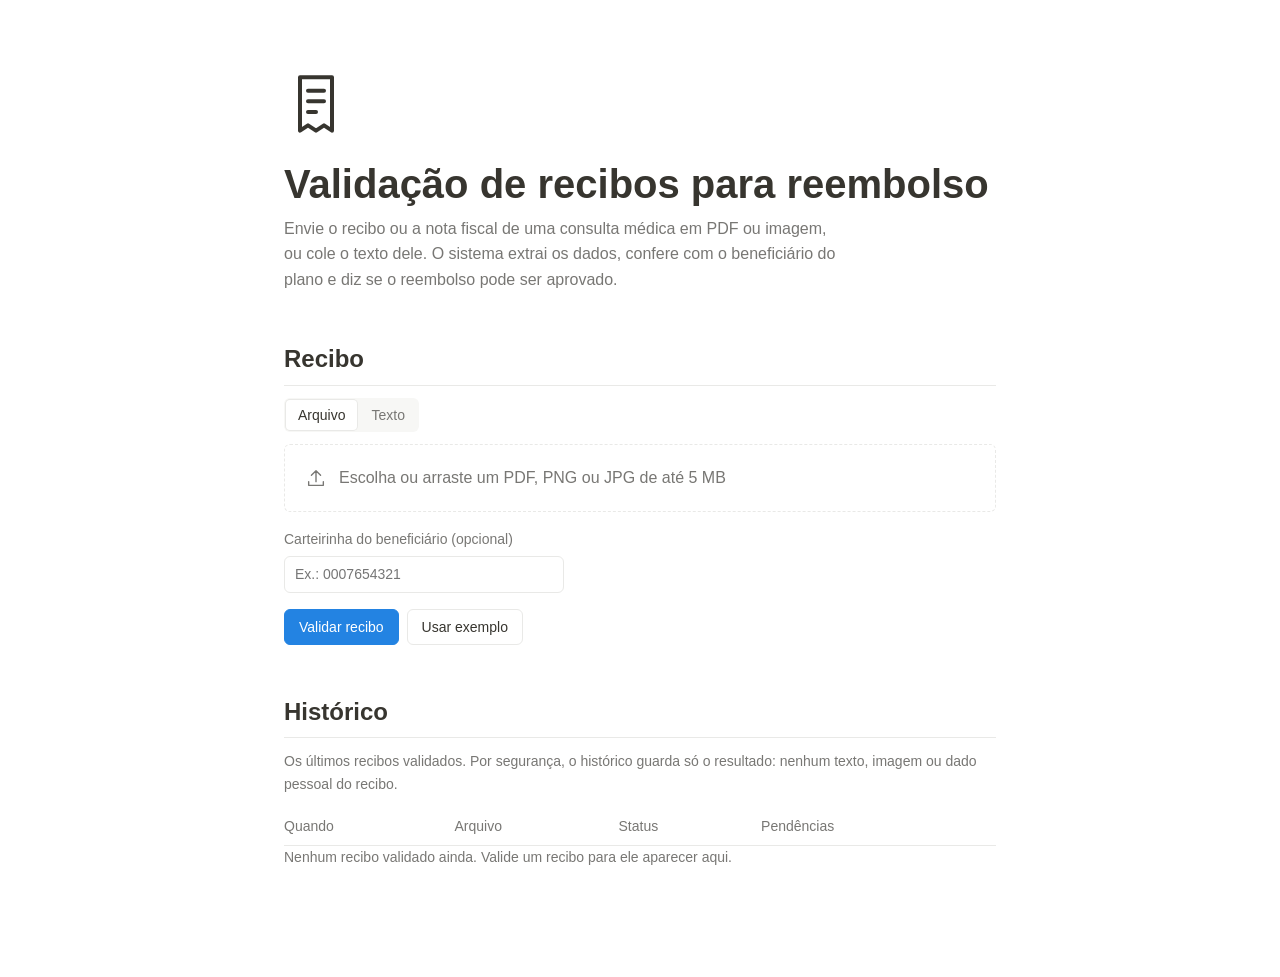
==== src/main/resources/static/index.html @ ad6dab84 "feat: adiciona front-end para validar recibos e ver o historico" ====
<!DOCTYPE html>
<html lang="pt-BR">
<head>
  <meta charset="utf-8">
  <meta name="viewport" content="width=device-width, initial-scale=1">
  <title>Validação de recibos para reembolso</title>
  <link rel="stylesheet" href="app.css">
</head>
<body>
<main class="pagina">
  <header class="cabecalho">
    <svg class="icone-pagina" viewBox="0 0 24 24" aria-hidden="true"><path d="M6 2h12v20l-3-2-3 2-3-2-3 2z"/><path d="M9 7h6M9 11h6M9 15h3"/></svg>
    <h1>Validação de recibos para reembolso</h1>
    <p class="descricao">Envie o recibo ou a nota fiscal de uma consulta médica em PDF ou imagem, ou cole o texto dele. O sistema extrai os dados, confere com o beneficiário do plano e diz se o reembolso pode ser aprovado.</p>
  </header>

  <section aria-labelledby="titulo-documento">
    <h2 id="titulo-documento">Recibo</h2>
    <div class="abas" role="tablist">
      <button type="button" role="tab" id="aba-arquivo" aria-selected="true" aria-controls="painel-arquivo">Arquivo</button>
      <button type="button" role="tab" id="aba-texto" aria-selected="false" aria-controls="painel-texto">Texto</button>
    </div>

    <div id="painel-arquivo" role="tabpanel" aria-labelledby="aba-arquivo">
      <label class="area-arquivo" id="area-arquivo">
        <input type="file" id="arquivo" accept="application/pdf,image/png,image/jpeg">
        <svg viewBox="0 0 24 24" aria-hidden="true"><path d="M12 16V4M7 9l5-5 5 5M4 16v4h16v-4"/></svg>
        <span id="nome-arquivo">Escolha ou arraste um PDF, PNG ou JPG de até 5 MB</span>
      </label>
    </div>

    <div id="painel-texto" role="tabpanel" aria-labelledby="aba-texto" hidden>
      <label for="conteudo" class="rotulo">Texto do recibo</label>
      <textarea id="conteudo" rows="10" placeholder="Numero do recibo: ...&#10;Paciente: ...&#10;CPF: ...&#10;Profissional: ...&#10;CRM-UF 000000&#10;CNPJ: ...&#10;Data do atendimento: dd/mm/aaaa&#10;Valor: R$ 0,00"></textarea>
    </div>

    <label for="carteirinha" class="rotulo campo-carteirinha">Carteirinha do beneficiário (opcional)</label>
    <input id="carteirinha" class="campo" inputmode="numeric" autocomplete="off" placeholder="Ex.: 0007654321">

    <div class="acoes">
      <button type="button" id="validar" class="botao-principal">Validar recibo</button>
      <button type="button" id="exemplo" class="botao">Usar exemplo</button>
    </div>
    <p id="erro" class="aviso-erro" role="alert" hidden></p>
  </section>

  <section id="resultado" aria-labelledby="titulo-resultado" hidden>
    <h2 id="titulo-resultado">Resultado</h2>
    <div class="destaque">
      <span id="status" class="etiqueta"></span>
      <span id="resumo"></span>
    </div>

    <h3>Etapas do pipeline</h3>
    <ol id="etapas" class="etapas"></ol>

    <h3>Dados extraídos</h3>
    <dl id="dados" class="propriedades"></dl>

    <h3>Regras</h3>
    <ul id="regras" class="regras"></ul>
  </section>

  <section aria-labelledby="titulo-historico">
    <h2 id="titulo-historico">Histórico</h2>
    <p class="nota">Os últimos recibos validados. Por segurança, o histórico guarda só o resultado: nenhum texto, imagem ou dado pessoal do recibo.</p>
    <div class="tabela-rolagem">
      <table>
        <thead><tr><th>Quando</th><th>Arquivo</th><th>Status</th><th>Pendências</th></tr></thead>
        <tbody id="historico"></tbody>
      </table>
    </div>
    <p id="historico-vazio" class="nota" hidden>Nenhum recibo validado ainda. Valide um recibo para ele aparecer aqui.</p>
  </section>
</main>
<script src="app.js"></script>
</body>
</html>
---- src/main/resources/static/app.css ----
:root {
  --fundo: #ffffff;
  --texto: #37352f;
  --suave: #787774;
  --linha: #e9e9e7;
  --realce: #f7f7f5;
  --primario: #2383e2;
  --verde-fundo: #dbeddb; --verde-texto: #1c3829;
  --vermelho-fundo: #ffe2dd; --vermelho-texto: #5d1715;
  --laranja-fundo: #fadec9; --laranja-texto: #49290e;
  color-scheme: light;
}
@media (prefers-color-scheme: dark) {
  :root {
    --fundo: #191919; --texto: #e6e6e4; --suave: #9b9b98; --linha: #2f2f2f; --realce: #252525; --primario: #529cca;
    --verde-fundo: #2b593f; --verde-texto: #d6efd9;
    --vermelho-fundo: #6e3630; --vermelho-texto: #ffe2dd;
    --laranja-fundo: #5c3b23; --laranja-texto: #fadec9;
    color-scheme: dark;
  }
}

* { box-sizing: border-box; }
body {
  margin: 0;
  background: var(--fundo);
  color: var(--texto);
  font: 16px/1.6 ui-sans-serif, -apple-system, BlinkMacSystemFont, "Segoe UI", Helvetica, Arial, sans-serif;
}
.pagina { max-width: 760px; margin: 0 auto; padding: 72px 24px 96px; }

.icone-pagina { width: 64px; height: 64px; }
svg { fill: none; stroke: currentColor; stroke-width: 1.5; stroke-linecap: round; stroke-linejoin: round; }
h1 { font-size: 40px; line-height: 1.2; font-weight: 700; margin: 16px 0 8px; }
h2 { font-size: 24px; font-weight: 600; margin: 48px 0 12px; padding-bottom: 6px; border-bottom: 1px solid var(--linha); }
h3 { font-size: 18px; font-weight: 600; margin: 28px 0 8px; }
.descricao { color: var(--suave); margin: 0; max-width: 62ch; }
.nota { color: var(--suave); font-size: 14px; margin: 0 0 12px; }
.rotulo { display: block; font-size: 14px; color: var(--suave); margin-bottom: 6px; }

.abas { display: inline-flex; gap: 2px; padding: 2px; background: var(--realce); border-radius: 6px; margin-bottom: 12px; }
.abas button { border: 0; background: none; color: var(--suave); font: inherit; font-size: 14px; padding: 4px 12px; border-radius: 4px; cursor: pointer; }
.abas button[aria-selected="true"] { background: var(--fundo); color: var(--texto); box-shadow: 0 0 0 1px var(--linha); }

.area-arquivo {
  display: flex; align-items: center; gap: 12px;
  padding: 20px; border: 1px dashed var(--linha); border-radius: 6px; cursor: pointer; color: var(--suave);
}
.area-arquivo:hover, .area-arquivo.arrastando { background: var(--realce); }
.area-arquivo svg { width: 22px; height: 22px; flex: none; }
.area-arquivo input { position: absolute; opacity: 0; width: 1px; height: 1px; }
.area-arquivo:focus-within { outline: 2px solid var(--primario); outline-offset: 2px; }

textarea {
  width: 100%; font: 14px/1.5 ui-monospace, SFMono-Regular, Consolas, monospace; color: var(--texto);
  background: var(--fundo); border: 1px solid var(--linha); border-radius: 6px; padding: 12px; resize: vertical;
}

.acoes { display: flex; flex-wrap: wrap; gap: 8px; margin-top: 16px; }
.botao, .botao-principal { font: inherit; font-size: 14px; padding: 6px 14px; border-radius: 6px; cursor: pointer; }
.botao { background: var(--fundo); color: var(--texto); border: 1px solid var(--linha); }
.botao:hover { background: var(--realce); }
.botao-principal { background: var(--primario); color: #fff; border: 1px solid var(--primario); }
.botao-principal:disabled { opacity: .6; cursor: progress; }
button:focus-visible, textarea:focus-visible { outline: 2px solid var(--primario); outline-offset: 2px; }

.aviso-erro { margin-top: 12px; padding: 12px 16px; border-radius: 6px; background: var(--vermelho-fundo); color: var(--vermelho-texto); white-space: pre-line; }

.destaque { display: flex; align-items: center; gap: 12px; flex-wrap: wrap; padding: 16px; background: var(--realce); border-radius: 6px; }
.etiqueta { font-size: 14px; font-weight: 600; padding: 2px 10px; border-radius: 4px; }
.etiqueta.APROVADO { background: var(--verde-fundo); color: var(--verde-texto); }
.etiqueta.REPROVADO { background: var(--vermelho-fundo); color: var(--vermelho-texto); }
.etiqueta.REVISAO_MANUAL { background: var(--laranja-fundo); color: var(--laranja-texto); }

/* a linha que liga as etapas mostra o caminho do documento pelo pipeline */
.etapas { list-style: none; margin: 0; padding: 0; }
.etapas li { position: relative; padding: 0 0 18px 40px; }
.etapas li::before {
  content: attr(data-ordem); position: absolute; left: 0; top: 0;
  width: 26px; height: 26px; border-radius: 50%; border: 1px solid var(--texto);
  display: grid; place-items: center; font-size: 13px; background: var(--fundo);
}
.etapas li:not(:last-child)::after { content: ""; position: absolute; left: 13px; top: 28px; bottom: 2px; border-left: 1px solid var(--linha); }
.etapas strong { display: block; font-weight: 600; }
.etapas span { color: var(--suave); font-size: 14px; }

.propriedades { display: grid; grid-template-columns: 180px 1fr; margin: 0; }
.propriedades dt, .propriedades dd { margin: 0; padding: 6px 0; border-bottom: 1px solid var(--linha); }
.propriedades dt { color: var(--suave); font-size: 14px; }
.propriedades dd.vazio { color: var(--suave); }

.regras { list-style: none; margin: 0; padding: 0; }
.regras li { display: flex; gap: 8px; align-items: flex-start; padding: 4px 0; }
.regras svg { width: 18px; height: 18px; flex: none; margin-top: 3px; }
.regras li.falhou { color: var(--vermelho-texto); }
@media (prefers-color-scheme: dark) { .regras li.falhou { color: #ff9c8f; } }

.tabela-rolagem { overflow-x: auto; }
table { width: 100%; border-collapse: collapse; font-size: 14px; }
th { text-align: left; font-weight: 500; color: var(--suave); }
th, td { padding: 8px 12px 8px 0; border-bottom: 1px solid var(--linha); vertical-align: top; }

@media (max-width: 560px) {
  .pagina { padding: 40px 16px 64px; }
  h1 { font-size: 32px; }
  .propriedades { grid-template-columns: 1fr; }
  .propriedades dt { border-bottom: 0; padding-bottom: 0; }
}
@media (prefers-reduced-motion: reduce) { * { transition: none !important; } }

.campo-carteirinha { margin-top: 16px; }
.campo {
  width: 100%; max-width: 280px; font: inherit; font-size: 14px; color: var(--texto);
  background: var(--fundo); border: 1px solid var(--linha); border-radius: 6px; padding: 6px 10px;
}
.campo:focus-visible { outline: 2px solid var(--primario); outline-offset: 2px; }
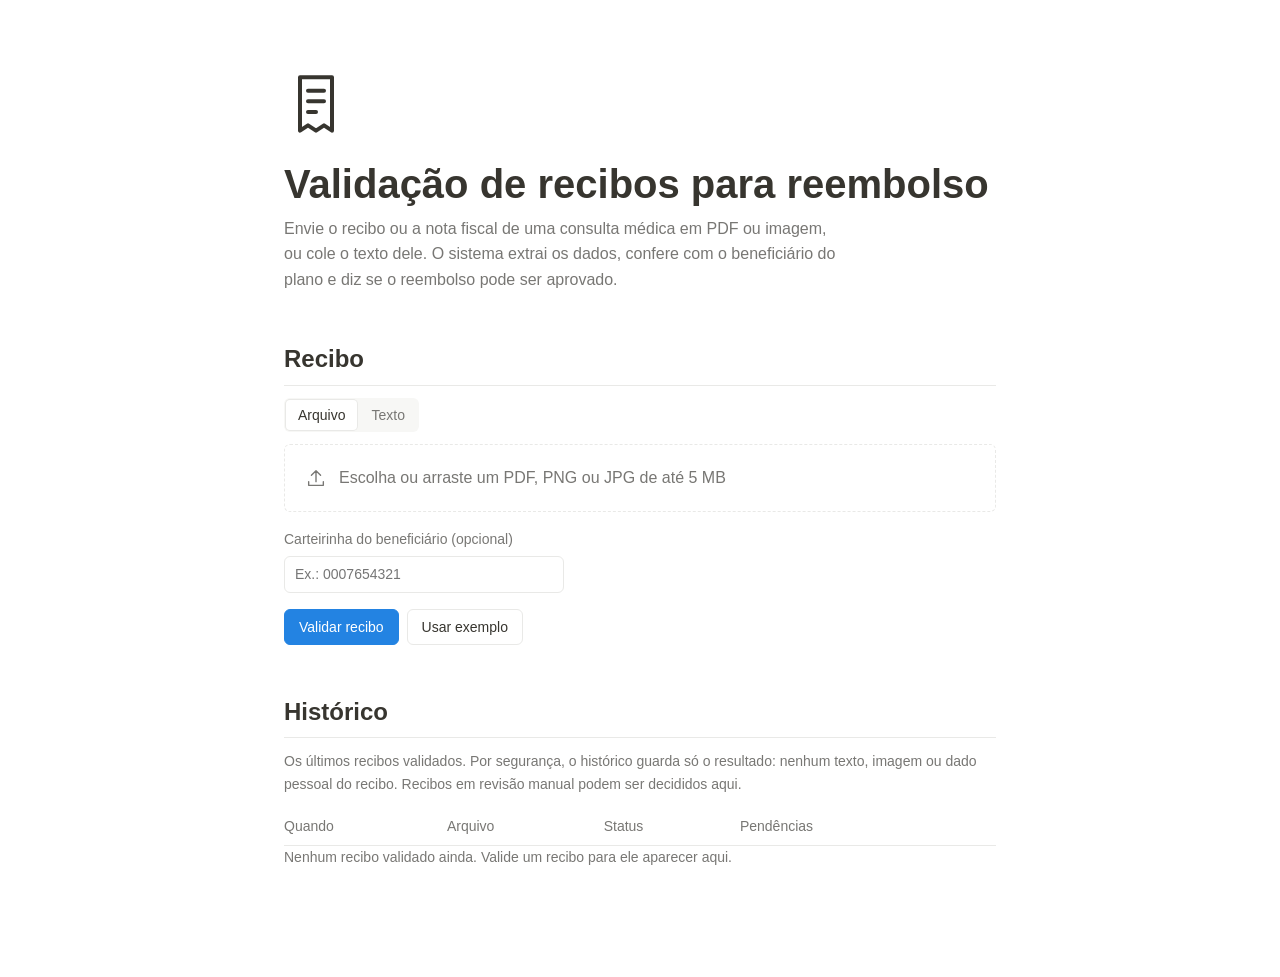
==== commit 9bf9335b: "feat: revisao manual na tela - aviso no resultado e botao Revisar no historico para recibos em revis" ====
--- a/src/main/resources/static/index.html
+++ b/src/main/resources/static/index.html
@@ -59,14 +59,33 @@
 
     <h3>Regras</h3>
     <ul id="regras" class="regras"></ul>
+
+    <div id="chamada-revisao" class="chamada" hidden>
+      <span>Este recibo precisa de uma decisão do analista antes do reembolso.</span>
+      <button type="button" id="abrir-revisao" class="botao">Revisar agora</button>
+    </div>
+  </section>
+
+  <section id="revisao" aria-labelledby="titulo-revisao" hidden>
+    <h2 id="titulo-revisao">Revisão manual</h2>
+    <p class="nota">Confira o recibo original e registre a decisão. O motivo fica salvo no histórico.</p>
+    <p id="revisao-recibo" class="revisao-recibo"></p>
+    <label for="motivo" class="rotulo">Motivo da decisão</label>
+    <textarea id="motivo" rows="3" maxlength="500" placeholder="Ex.: confirmei o CRM do profissional no conselho"></textarea>
+    <div class="acoes">
+      <button type="button" id="aprovar" class="botao-principal">Aprovar reembolso</button>
+      <button type="button" id="reprovar" class="botao botao-perigo">Reprovar</button>
+      <button type="button" id="cancelar-revisao" class="botao">Cancelar</button>
+    </div>
+    <p id="aviso-revisao" class="aviso-erro" role="alert" hidden></p>
   </section>
 
   <section aria-labelledby="titulo-historico">
     <h2 id="titulo-historico">Histórico</h2>
-    <p class="nota">Os últimos recibos validados. Por segurança, o histórico guarda só o resultado: nenhum texto, imagem ou dado pessoal do recibo.</p>
+    <p class="nota">Os últimos recibos validados. Por segurança, o histórico guarda só o resultado: nenhum texto, imagem ou dado pessoal do recibo. Recibos em revisão manual podem ser decididos aqui.</p>
     <div class="tabela-rolagem">
       <table>
-        <thead><tr><th>Quando</th><th>Arquivo</th><th>Status</th><th>Pendências</th></tr></thead>
+        <thead><tr><th>Quando</th><th>Arquivo</th><th>Status</th><th>Pendências</th><th></th></tr></thead>
         <tbody id="historico"></tbody>
       </table>
     </div>
--- a/src/main/resources/static/app.css
+++ b/src/main/resources/static/app.css
@@ -114,3 +114,14 @@
   background: var(--fundo); border: 1px solid var(--linha); border-radius: 6px; padding: 6px 10px;
 }
 .campo:focus-visible { outline: 2px solid var(--primario); outline-offset: 2px; }
+
+.chamada { display: flex; align-items: center; justify-content: space-between; gap: 12px; flex-wrap: wrap; margin-top: 20px;
+  padding: 12px 16px; border-radius: 6px; background: var(--laranja-fundo); color: var(--laranja-texto); font-size: 14px; }
+.revisao-recibo { font-weight: 600; margin: 8px 0 12px; }
+#motivo { font-family: inherit; }
+.botao-perigo { color: var(--vermelho-texto); border-color: var(--vermelho-fundo); }
+.botao-perigo:hover { background: var(--vermelho-fundo); }
+@media (prefers-color-scheme: dark) { .botao-perigo { color: #ff9c8f; } }
+.aviso-ok { margin-top: 12px; padding: 12px 16px; border-radius: 6px; background: var(--verde-fundo); color: var(--verde-texto); }
+.revisado { display: block; font-size: 12px; color: var(--suave); margin-top: 2px; }
+[hidden] { display: none !important; }
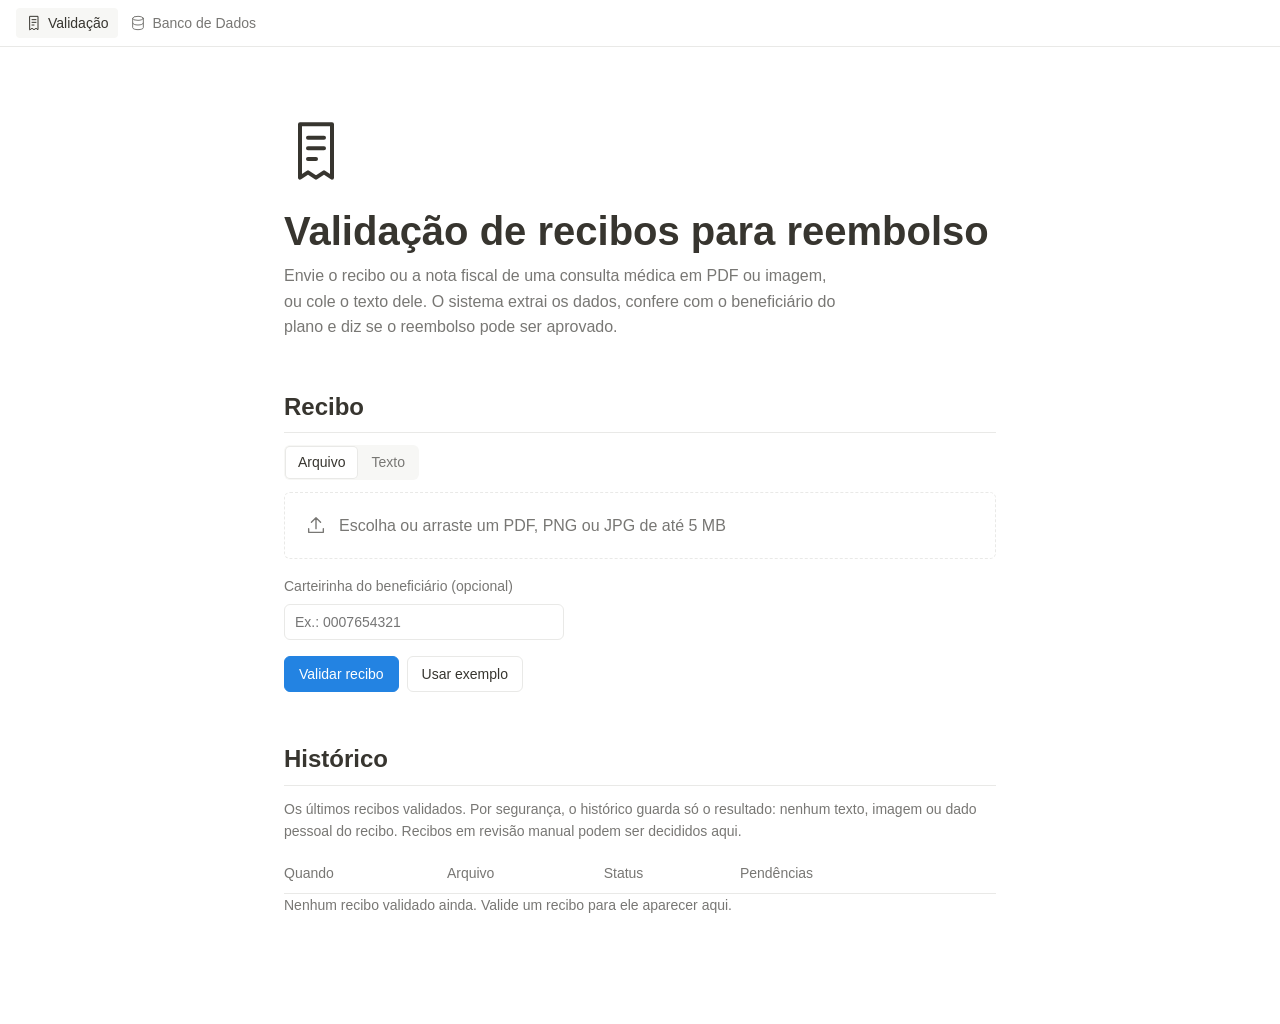
==== commit 5c55955e: "feat: tela Banco de Dados com os dados dos recibos e download em JSON - nova tela /banco.html, com m" ====
--- a/src/main/resources/static/index.html
+++ b/src/main/resources/static/index.html
@@ -7,6 +7,10 @@
   <link rel="stylesheet" href="app.css">
 </head>
 <body>
+<nav class="nav" aria-label="Telas">
+  <a href="/" class="nav-item ativo" aria-current="page"><svg viewBox="0 0 24 24" aria-hidden="true"><path d="M6 2h12v20l-3-2-3 2-3-2-3 2z"/><path d="M9 7h6M9 11h6M9 15h3"/></svg>Validação</a>
+  <a href="/banco.html" class="nav-item"><svg viewBox="0 0 24 24" aria-hidden="true"><ellipse cx="12" cy="5" rx="8" ry="3"/><path d="M4 5v14c0 1.7 3.6 3 8 3s8-1.3 8-3V5"/><path d="M4 12c0 1.7 3.6 3 8 3s8-1.3 8-3"/></svg>Banco de Dados</a>
+</nav>
 <main class="pagina">
   <header class="cabecalho">
     <svg class="icone-pagina" viewBox="0 0 24 24" aria-hidden="true"><path d="M6 2h12v20l-3-2-3 2-3-2-3 2z"/><path d="M9 7h6M9 11h6M9 15h3"/></svg>
--- a/src/main/resources/static/app.css
+++ b/src/main/resources/static/app.css
@@ -124,4 +124,27 @@
 @media (prefers-color-scheme: dark) { .botao-perigo { color: #ff9c8f; } }
 .aviso-ok { margin-top: 12px; padding: 12px 16px; border-radius: 6px; background: var(--verde-fundo); color: var(--verde-texto); }
 .revisado { display: block; font-size: 12px; color: var(--suave); margin-top: 2px; }
+.nav { display: flex; gap: 2px; padding: 8px 16px; border-bottom: 1px solid var(--linha); background: var(--fundo); position: sticky; top: 0; z-index: 1; }
+.nav-item { display: inline-flex; align-items: center; gap: 6px; padding: 4px 10px; border-radius: 4px; color: var(--suave); text-decoration: none; font-size: 14px; }
+.nav-item svg { width: 16px; height: 16px; }
+.nav-item:hover { background: var(--realce); color: var(--texto); }
+.nav-item.ativo { color: var(--texto); background: var(--realce); font-weight: 500; }
+.pagina.larga { max-width: 1200px; }
+.barra { display: flex; flex-wrap: wrap; align-items: center; gap: 10px; margin-bottom: 8px; }
+.barra .abas { margin-bottom: 0; }
+.abas .filtro[aria-pressed="true"] { background: var(--fundo); color: var(--texto); box-shadow: 0 0 0 1px var(--linha); }
+.busca { flex: 1; min-width: 220px; max-width: none; }
+.barra-acoes { display: flex; gap: 8px; margin-left: auto; }
+.link-botao { text-decoration: none; display: inline-block; }
+table.banco td { white-space: nowrap; }
+table.banco td.quebra { white-space: normal; min-width: 200px; }
+table.banco tr.detalhe td { background: var(--realce); white-space: normal; padding: 16px; }
+.detalhe-grade { display: grid; grid-template-columns: repeat(auto-fit, minmax(300px, 1fr)); gap: 24px; }
+.detalhe-grade h3 { font-size: 14px; color: var(--suave); font-weight: 500; margin: 0 0 6px; }
+.detalhe-grade .propriedades { grid-template-columns: 170px 1fr; }
+.expandir { border: 0; background: none; color: var(--suave); cursor: pointer; padding: 2px 4px; border-radius: 4px; display: inline-flex; }
+.expandir:hover { background: var(--realce); color: var(--texto); }
+.expandir svg { width: 16px; height: 16px; transition: transform .15s; }
+.expandir[aria-expanded="true"] svg { transform: rotate(90deg); }
+.num { color: var(--suave); }
 [hidden] { display: none !important; }
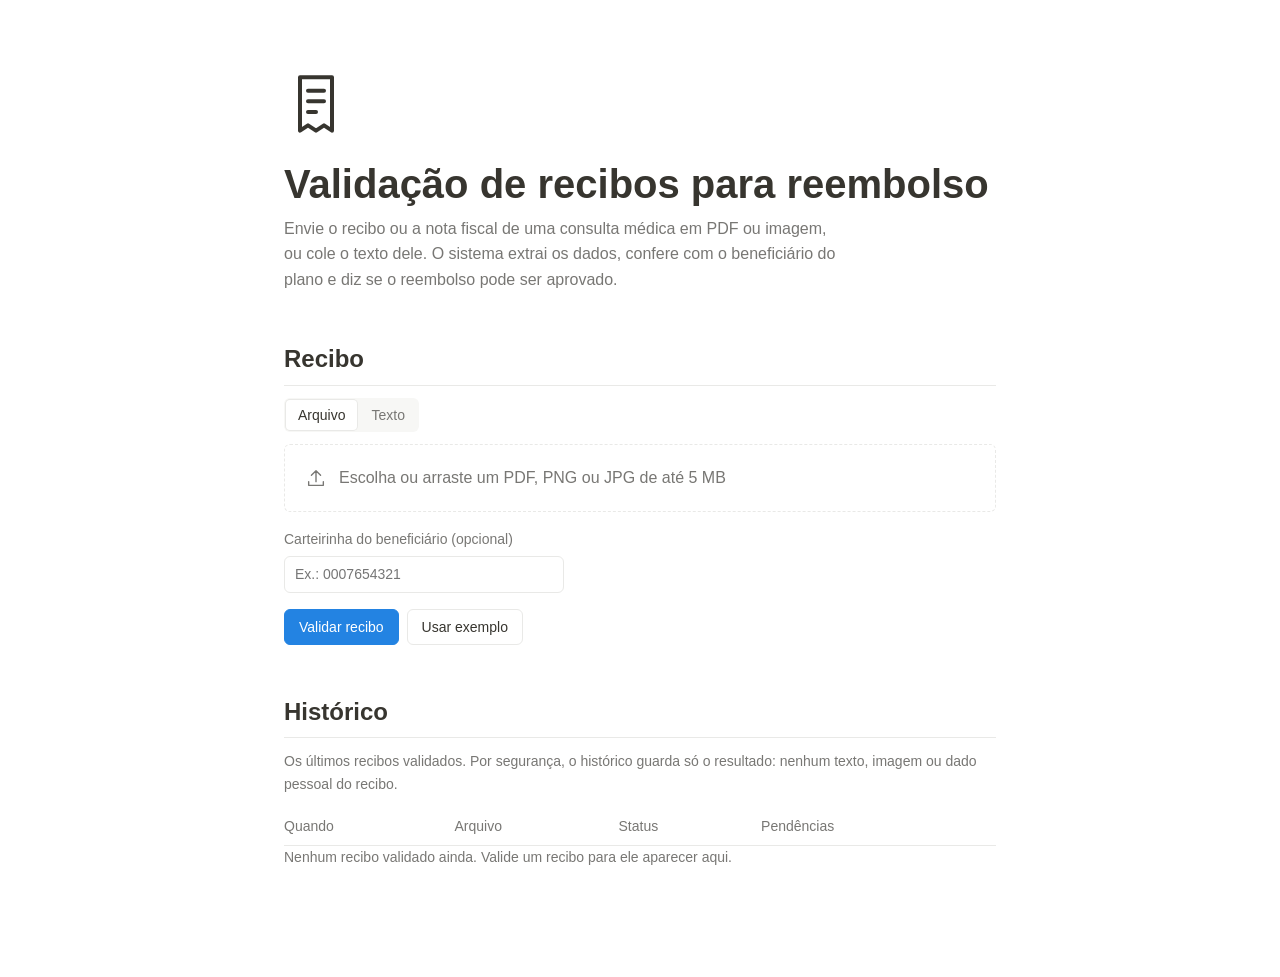
==== commit 33fa1f41: "Merge pull request #21 from micaellabcabral/feat/front-end feat: adiciona front-end para validar rec" ====
--- a/src/main/resources/static/index.html
+++ b/src/main/resources/static/index.html
@@ -7,10 +7,6 @@
   <link rel="stylesheet" href="app.css">
 </head>
 <body>
-<nav class="nav" aria-label="Telas">
-  <a href="/" class="nav-item ativo" aria-current="page"><svg viewBox="0 0 24 24" aria-hidden="true"><path d="M6 2h12v20l-3-2-3 2-3-2-3 2z"/><path d="M9 7h6M9 11h6M9 15h3"/></svg>Validação</a>
-  <a href="/banco.html" class="nav-item"><svg viewBox="0 0 24 24" aria-hidden="true"><ellipse cx="12" cy="5" rx="8" ry="3"/><path d="M4 5v14c0 1.7 3.6 3 8 3s8-1.3 8-3V5"/><path d="M4 12c0 1.7 3.6 3 8 3s8-1.3 8-3"/></svg>Banco de Dados</a>
-</nav>
 <main class="pagina">
   <header class="cabecalho">
     <svg class="icone-pagina" viewBox="0 0 24 24" aria-hidden="true"><path d="M6 2h12v20l-3-2-3 2-3-2-3 2z"/><path d="M9 7h6M9 11h6M9 15h3"/></svg>
@@ -63,33 +59,14 @@
 
     <h3>Regras</h3>
     <ul id="regras" class="regras"></ul>
-
-    <div id="chamada-revisao" class="chamada" hidden>
-      <span>Este recibo precisa de uma decisão do analista antes do reembolso.</span>
-      <button type="button" id="abrir-revisao" class="botao">Revisar agora</button>
-    </div>
-  </section>
-
-  <section id="revisao" aria-labelledby="titulo-revisao" hidden>
-    <h2 id="titulo-revisao">Revisão manual</h2>
-    <p class="nota">Confira o recibo original e registre a decisão. O motivo fica salvo no histórico.</p>
-    <p id="revisao-recibo" class="revisao-recibo"></p>
-    <label for="motivo" class="rotulo">Motivo da decisão</label>
-    <textarea id="motivo" rows="3" maxlength="500" placeholder="Ex.: confirmei o CRM do profissional no conselho"></textarea>
-    <div class="acoes">
-      <button type="button" id="aprovar" class="botao-principal">Aprovar reembolso</button>
-      <button type="button" id="reprovar" class="botao botao-perigo">Reprovar</button>
-      <button type="button" id="cancelar-revisao" class="botao">Cancelar</button>
-    </div>
-    <p id="aviso-revisao" class="aviso-erro" role="alert" hidden></p>
   </section>
 
   <section aria-labelledby="titulo-historico">
     <h2 id="titulo-historico">Histórico</h2>
-    <p class="nota">Os últimos recibos validados. Por segurança, o histórico guarda só o resultado: nenhum texto, imagem ou dado pessoal do recibo. Recibos em revisão manual podem ser decididos aqui.</p>
+    <p class="nota">Os últimos recibos validados. Por segurança, o histórico guarda só o resultado: nenhum texto, imagem ou dado pessoal do recibo.</p>
     <div class="tabela-rolagem">
       <table>
-        <thead><tr><th>Quando</th><th>Arquivo</th><th>Status</th><th>Pendências</th><th></th></tr></thead>
+        <thead><tr><th>Quando</th><th>Arquivo</th><th>Status</th><th>Pendências</th></tr></thead>
         <tbody id="historico"></tbody>
       </table>
     </div>
--- a/src/main/resources/static/app.css
+++ b/src/main/resources/static/app.css
@@ -114,37 +114,3 @@
   background: var(--fundo); border: 1px solid var(--linha); border-radius: 6px; padding: 6px 10px;
 }
 .campo:focus-visible { outline: 2px solid var(--primario); outline-offset: 2px; }
-
-.chamada { display: flex; align-items: center; justify-content: space-between; gap: 12px; flex-wrap: wrap; margin-top: 20px;
-  padding: 12px 16px; border-radius: 6px; background: var(--laranja-fundo); color: var(--laranja-texto); font-size: 14px; }
-.revisao-recibo { font-weight: 600; margin: 8px 0 12px; }
-#motivo { font-family: inherit; }
-.botao-perigo { color: var(--vermelho-texto); border-color: var(--vermelho-fundo); }
-.botao-perigo:hover { background: var(--vermelho-fundo); }
-@media (prefers-color-scheme: dark) { .botao-perigo { color: #ff9c8f; } }
-.aviso-ok { margin-top: 12px; padding: 12px 16px; border-radius: 6px; background: var(--verde-fundo); color: var(--verde-texto); }
-.revisado { display: block; font-size: 12px; color: var(--suave); margin-top: 2px; }
-.nav { display: flex; gap: 2px; padding: 8px 16px; border-bottom: 1px solid var(--linha); background: var(--fundo); position: sticky; top: 0; z-index: 1; }
-.nav-item { display: inline-flex; align-items: center; gap: 6px; padding: 4px 10px; border-radius: 4px; color: var(--suave); text-decoration: none; font-size: 14px; }
-.nav-item svg { width: 16px; height: 16px; }
-.nav-item:hover { background: var(--realce); color: var(--texto); }
-.nav-item.ativo { color: var(--texto); background: var(--realce); font-weight: 500; }
-.pagina.larga { max-width: 1200px; }
-.barra { display: flex; flex-wrap: wrap; align-items: center; gap: 10px; margin-bottom: 8px; }
-.barra .abas { margin-bottom: 0; }
-.abas .filtro[aria-pressed="true"] { background: var(--fundo); color: var(--texto); box-shadow: 0 0 0 1px var(--linha); }
-.busca { flex: 1; min-width: 220px; max-width: none; }
-.barra-acoes { display: flex; gap: 8px; margin-left: auto; }
-.link-botao { text-decoration: none; display: inline-block; }
-table.banco td { white-space: nowrap; }
-table.banco td.quebra { white-space: normal; min-width: 200px; }
-table.banco tr.detalhe td { background: var(--realce); white-space: normal; padding: 16px; }
-.detalhe-grade { display: grid; grid-template-columns: repeat(auto-fit, minmax(300px, 1fr)); gap: 24px; }
-.detalhe-grade h3 { font-size: 14px; color: var(--suave); font-weight: 500; margin: 0 0 6px; }
-.detalhe-grade .propriedades { grid-template-columns: 170px 1fr; }
-.expandir { border: 0; background: none; color: var(--suave); cursor: pointer; padding: 2px 4px; border-radius: 4px; display: inline-flex; }
-.expandir:hover { background: var(--realce); color: var(--texto); }
-.expandir svg { width: 16px; height: 16px; transition: transform .15s; }
-.expandir[aria-expanded="true"] svg { transform: rotate(90deg); }
-.num { color: var(--suave); }
-[hidden] { display: none !important; }
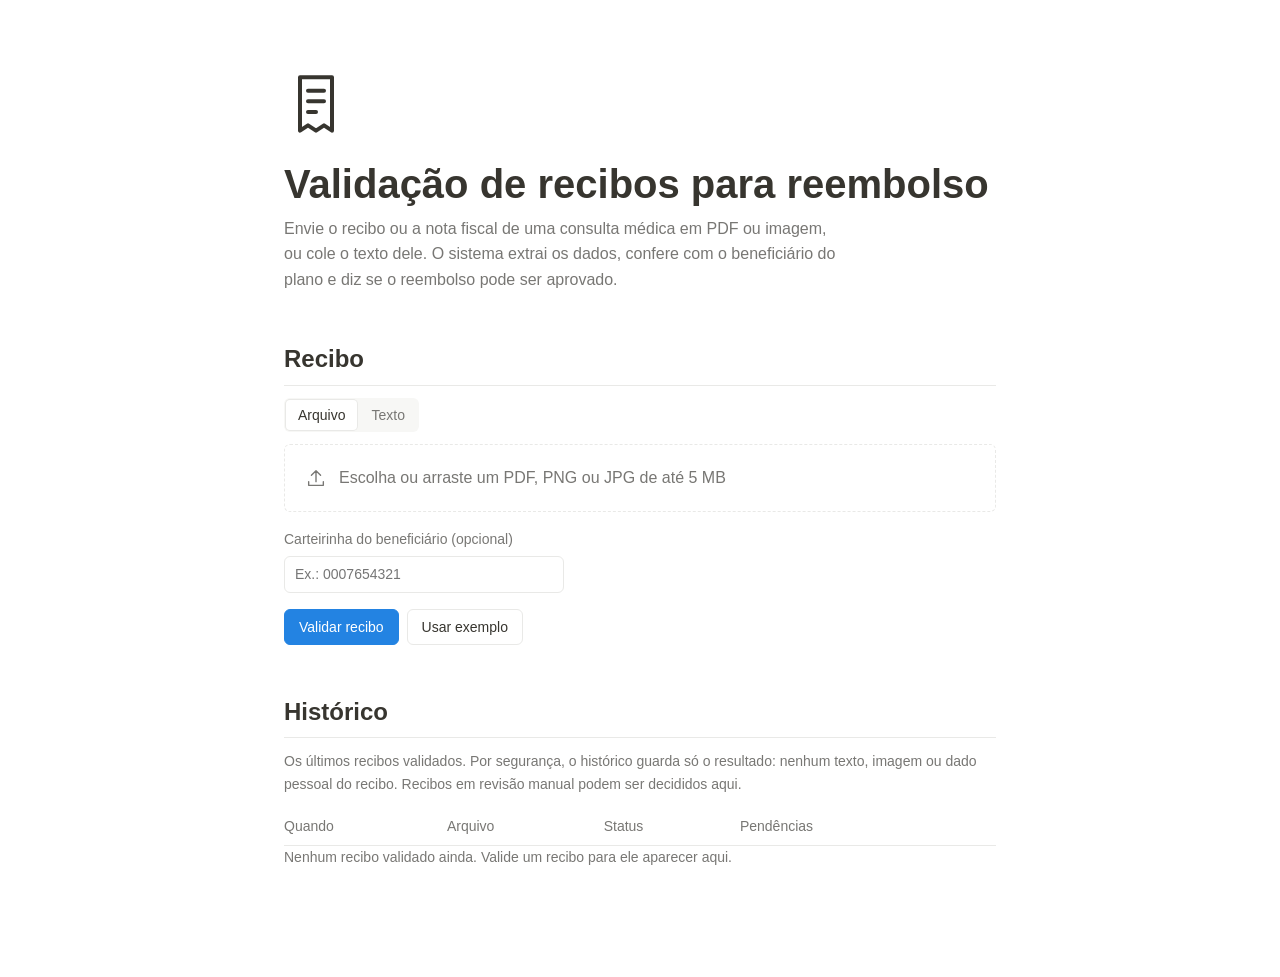
==== commit c0dbe3d3: "Merge pull request #25 from micaellabcabral/feat/tela-revisao-manual feat: revisao manual na tela" ====
--- a/src/main/resources/static/index.html
+++ b/src/main/resources/static/index.html
@@ -59,14 +59,33 @@
 
     <h3>Regras</h3>
     <ul id="regras" class="regras"></ul>
+
+    <div id="chamada-revisao" class="chamada" hidden>
+      <span>Este recibo precisa de uma decisão do analista antes do reembolso.</span>
+      <button type="button" id="abrir-revisao" class="botao">Revisar agora</button>
+    </div>
+  </section>
+
+  <section id="revisao" aria-labelledby="titulo-revisao" hidden>
+    <h2 id="titulo-revisao">Revisão manual</h2>
+    <p class="nota">Confira o recibo original e registre a decisão. O motivo fica salvo no histórico.</p>
+    <p id="revisao-recibo" class="revisao-recibo"></p>
+    <label for="motivo" class="rotulo">Motivo da decisão</label>
+    <textarea id="motivo" rows="3" maxlength="500" placeholder="Ex.: confirmei o CRM do profissional no conselho"></textarea>
+    <div class="acoes">
+      <button type="button" id="aprovar" class="botao-principal">Aprovar reembolso</button>
+      <button type="button" id="reprovar" class="botao botao-perigo">Reprovar</button>
+      <button type="button" id="cancelar-revisao" class="botao">Cancelar</button>
+    </div>
+    <p id="aviso-revisao" class="aviso-erro" role="alert" hidden></p>
   </section>
 
   <section aria-labelledby="titulo-historico">
     <h2 id="titulo-historico">Histórico</h2>
-    <p class="nota">Os últimos recibos validados. Por segurança, o histórico guarda só o resultado: nenhum texto, imagem ou dado pessoal do recibo.</p>
+    <p class="nota">Os últimos recibos validados. Por segurança, o histórico guarda só o resultado: nenhum texto, imagem ou dado pessoal do recibo. Recibos em revisão manual podem ser decididos aqui.</p>
     <div class="tabela-rolagem">
       <table>
-        <thead><tr><th>Quando</th><th>Arquivo</th><th>Status</th><th>Pendências</th></tr></thead>
+        <thead><tr><th>Quando</th><th>Arquivo</th><th>Status</th><th>Pendências</th><th></th></tr></thead>
         <tbody id="historico"></tbody>
       </table>
     </div>
--- a/src/main/resources/static/app.css
+++ b/src/main/resources/static/app.css
@@ -114,3 +114,14 @@
   background: var(--fundo); border: 1px solid var(--linha); border-radius: 6px; padding: 6px 10px;
 }
 .campo:focus-visible { outline: 2px solid var(--primario); outline-offset: 2px; }
+
+.chamada { display: flex; align-items: center; justify-content: space-between; gap: 12px; flex-wrap: wrap; margin-top: 20px;
+  padding: 12px 16px; border-radius: 6px; background: var(--laranja-fundo); color: var(--laranja-texto); font-size: 14px; }
+.revisao-recibo { font-weight: 600; margin: 8px 0 12px; }
+#motivo { font-family: inherit; }
+.botao-perigo { color: var(--vermelho-texto); border-color: var(--vermelho-fundo); }
+.botao-perigo:hover { background: var(--vermelho-fundo); }
+@media (prefers-color-scheme: dark) { .botao-perigo { color: #ff9c8f; } }
+.aviso-ok { margin-top: 12px; padding: 12px 16px; border-radius: 6px; background: var(--verde-fundo); color: var(--verde-texto); }
+.revisado { display: block; font-size: 12px; color: var(--suave); margin-top: 2px; }
+[hidden] { display: none !important; }
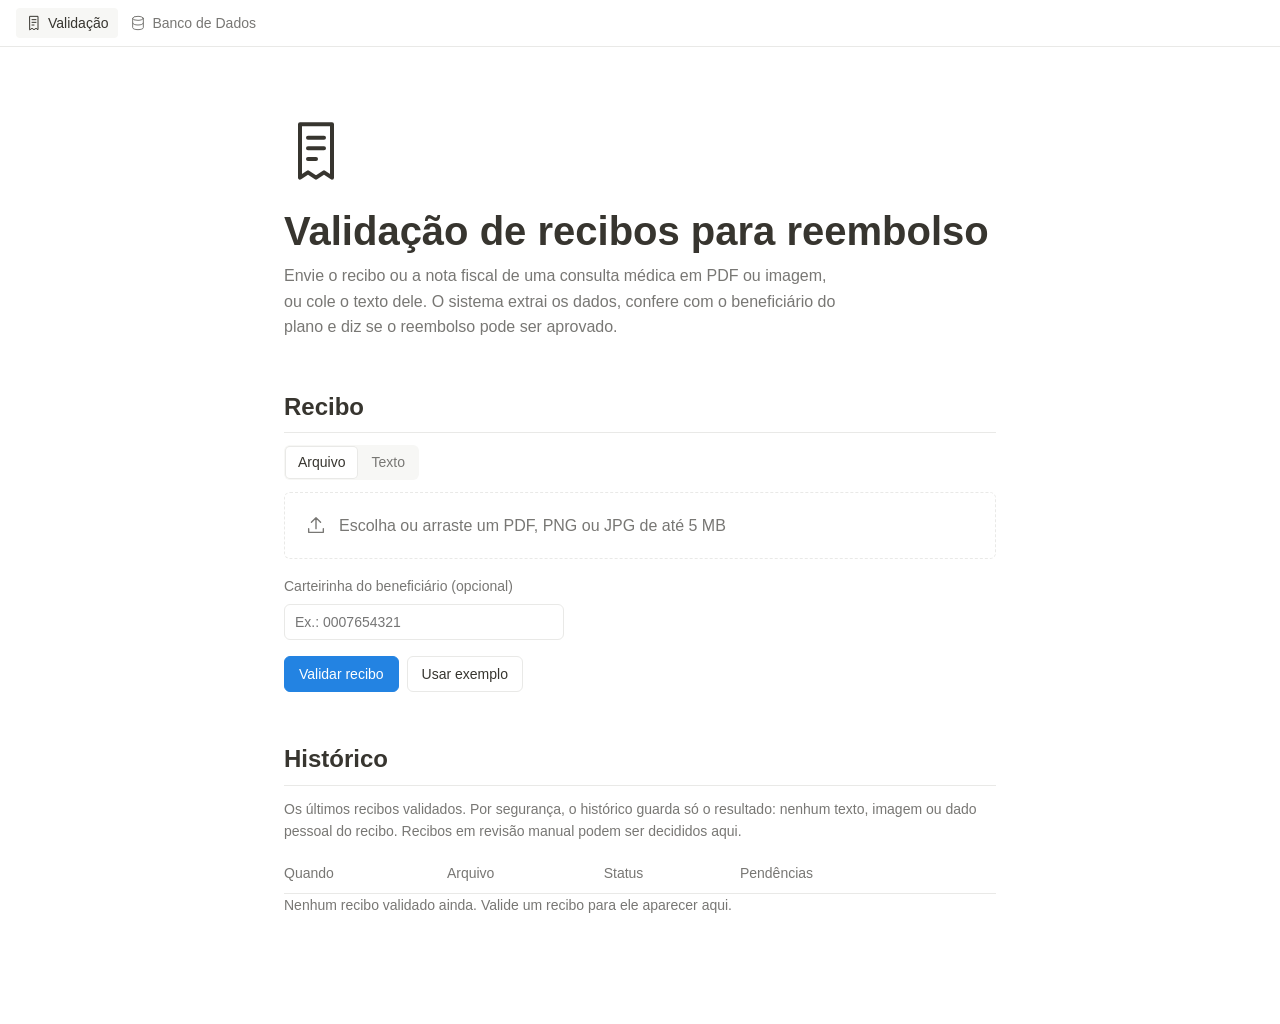
==== commit 9028db02: "Merge pull request #28 from micaellabcabral/feat/tela-banco-de-dados feat: tela Banco de Dados com o" ====
--- a/src/main/resources/static/index.html
+++ b/src/main/resources/static/index.html
@@ -7,6 +7,10 @@
   <link rel="stylesheet" href="app.css">
 </head>
 <body>
+<nav class="nav" aria-label="Telas">
+  <a href="/" class="nav-item ativo" aria-current="page"><svg viewBox="0 0 24 24" aria-hidden="true"><path d="M6 2h12v20l-3-2-3 2-3-2-3 2z"/><path d="M9 7h6M9 11h6M9 15h3"/></svg>Validação</a>
+  <a href="/banco.html" class="nav-item"><svg viewBox="0 0 24 24" aria-hidden="true"><ellipse cx="12" cy="5" rx="8" ry="3"/><path d="M4 5v14c0 1.7 3.6 3 8 3s8-1.3 8-3V5"/><path d="M4 12c0 1.7 3.6 3 8 3s8-1.3 8-3"/></svg>Banco de Dados</a>
+</nav>
 <main class="pagina">
   <header class="cabecalho">
     <svg class="icone-pagina" viewBox="0 0 24 24" aria-hidden="true"><path d="M6 2h12v20l-3-2-3 2-3-2-3 2z"/><path d="M9 7h6M9 11h6M9 15h3"/></svg>
--- a/src/main/resources/static/app.css
+++ b/src/main/resources/static/app.css
@@ -124,4 +124,27 @@
 @media (prefers-color-scheme: dark) { .botao-perigo { color: #ff9c8f; } }
 .aviso-ok { margin-top: 12px; padding: 12px 16px; border-radius: 6px; background: var(--verde-fundo); color: var(--verde-texto); }
 .revisado { display: block; font-size: 12px; color: var(--suave); margin-top: 2px; }
+.nav { display: flex; gap: 2px; padding: 8px 16px; border-bottom: 1px solid var(--linha); background: var(--fundo); position: sticky; top: 0; z-index: 1; }
+.nav-item { display: inline-flex; align-items: center; gap: 6px; padding: 4px 10px; border-radius: 4px; color: var(--suave); text-decoration: none; font-size: 14px; }
+.nav-item svg { width: 16px; height: 16px; }
+.nav-item:hover { background: var(--realce); color: var(--texto); }
+.nav-item.ativo { color: var(--texto); background: var(--realce); font-weight: 500; }
+.pagina.larga { max-width: 1200px; }
+.barra { display: flex; flex-wrap: wrap; align-items: center; gap: 10px; margin-bottom: 8px; }
+.barra .abas { margin-bottom: 0; }
+.abas .filtro[aria-pressed="true"] { background: var(--fundo); color: var(--texto); box-shadow: 0 0 0 1px var(--linha); }
+.busca { flex: 1; min-width: 220px; max-width: none; }
+.barra-acoes { display: flex; gap: 8px; margin-left: auto; }
+.link-botao { text-decoration: none; display: inline-block; }
+table.banco td { white-space: nowrap; }
+table.banco td.quebra { white-space: normal; min-width: 200px; }
+table.banco tr.detalhe td { background: var(--realce); white-space: normal; padding: 16px; }
+.detalhe-grade { display: grid; grid-template-columns: repeat(auto-fit, minmax(300px, 1fr)); gap: 24px; }
+.detalhe-grade h3 { font-size: 14px; color: var(--suave); font-weight: 500; margin: 0 0 6px; }
+.detalhe-grade .propriedades { grid-template-columns: 170px 1fr; }
+.expandir { border: 0; background: none; color: var(--suave); cursor: pointer; padding: 2px 4px; border-radius: 4px; display: inline-flex; }
+.expandir:hover { background: var(--realce); color: var(--texto); }
+.expandir svg { width: 16px; height: 16px; transition: transform .15s; }
+.expandir[aria-expanded="true"] svg { transform: rotate(90deg); }
+.num { color: var(--suave); }
 [hidden] { display: none !important; }
